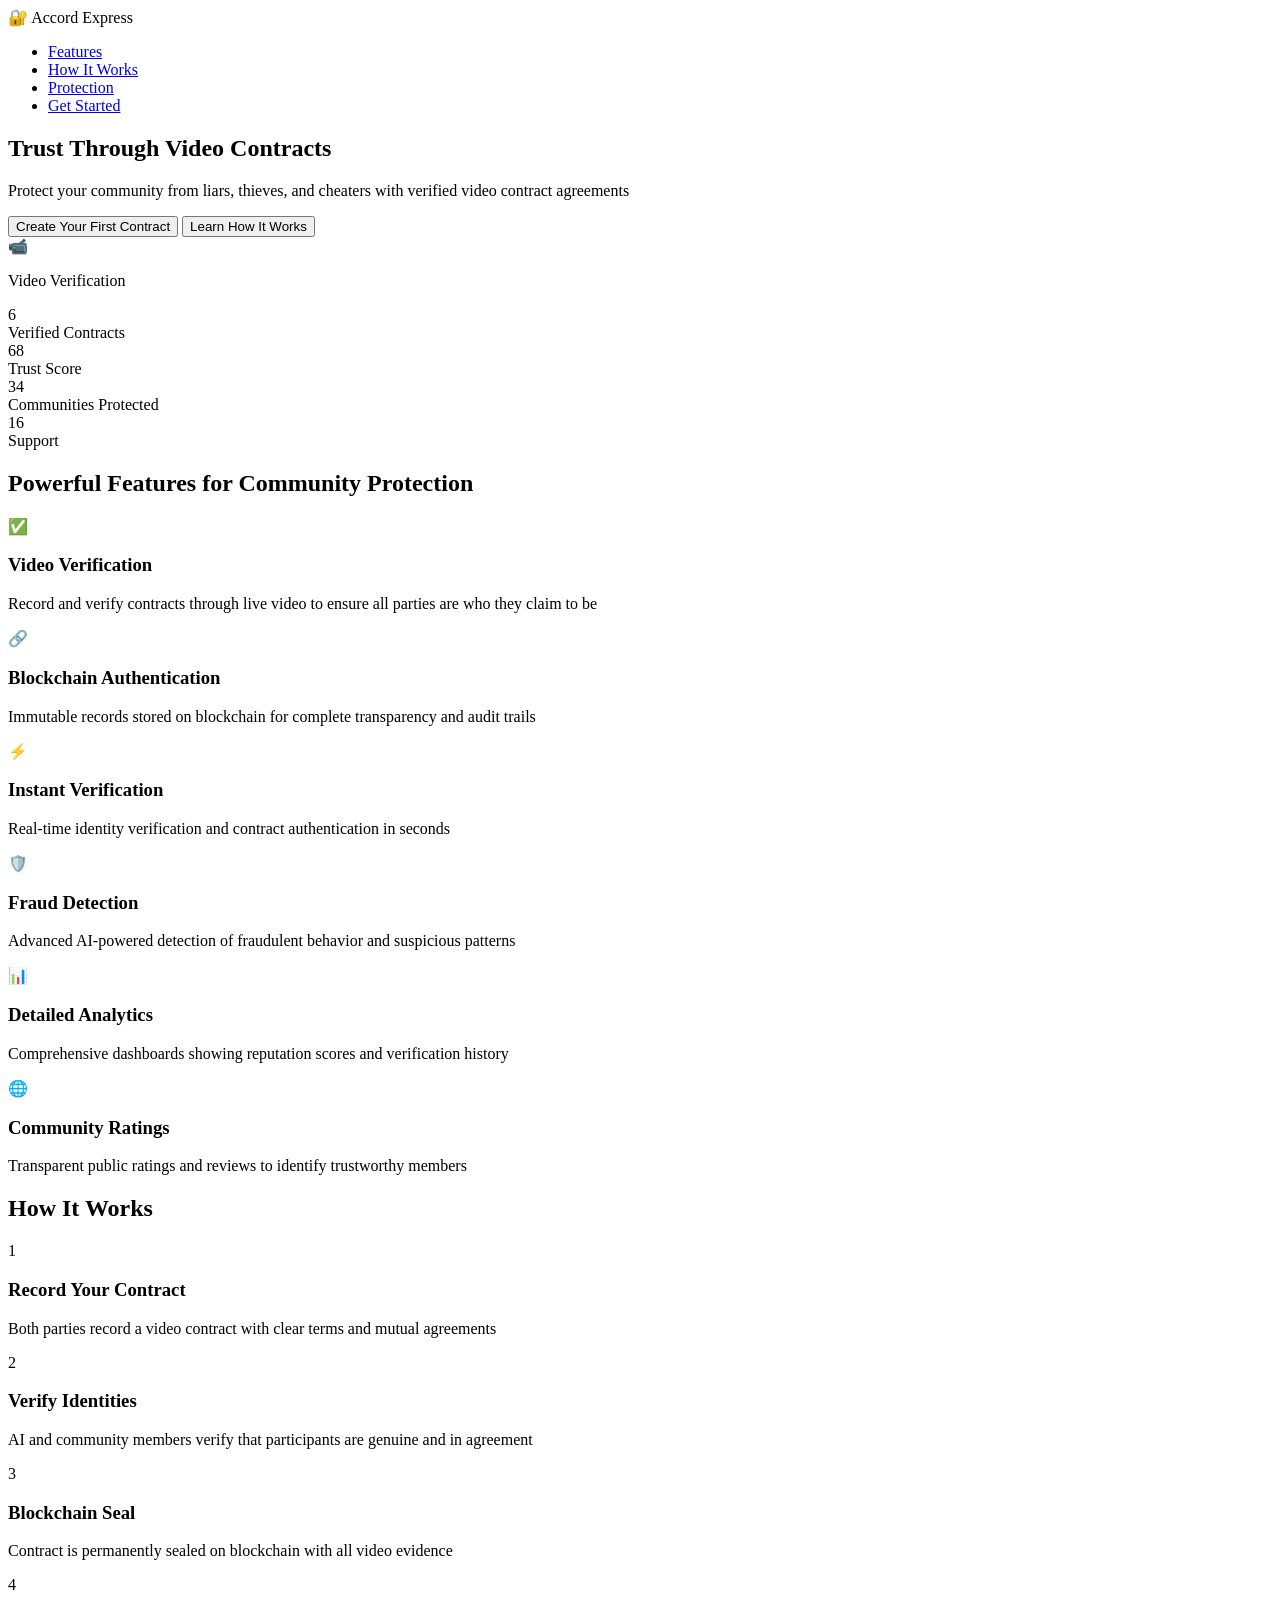
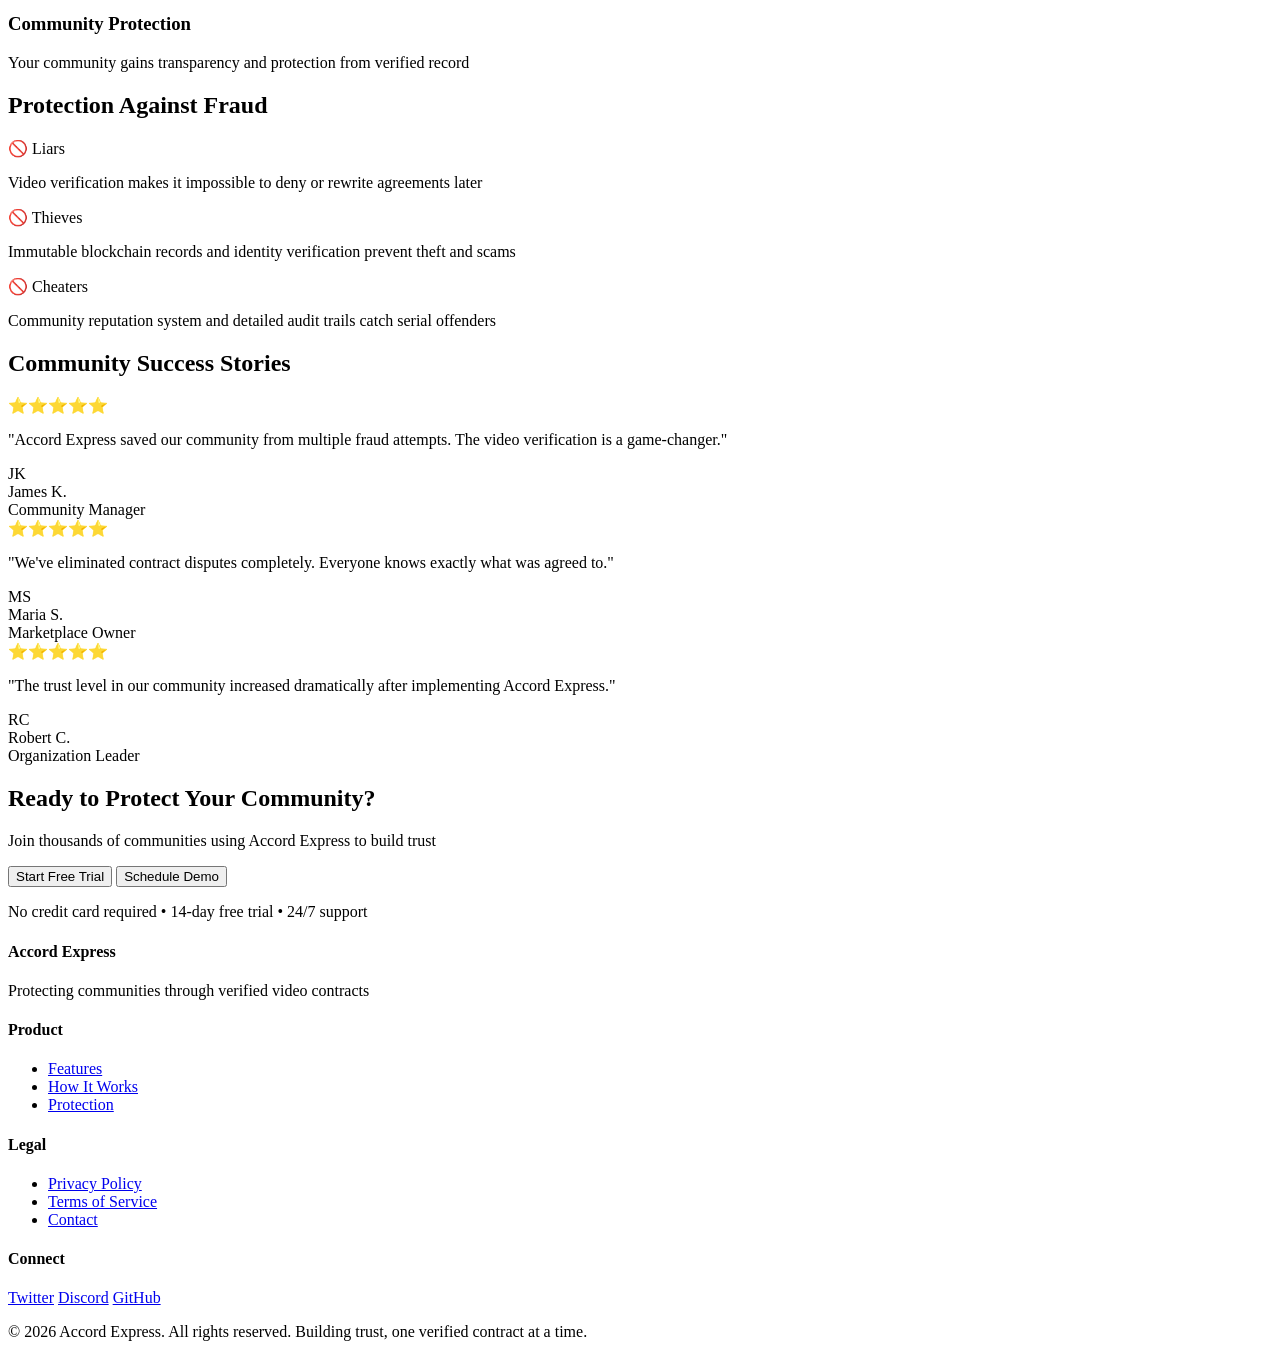
==== index.html @ 18b348cc "Restore index.html - Modern Accord Express website" ====
<!DOCTYPE html>
<html lang="en">
<head>
    <meta charset="UTF-8">
    <meta name="viewport" content="width=device-width, initial-scale=1.0">
    <title>Accord Express - Video Contract Verification</title>
    <link rel="stylesheet" href="styles.css">
    <link rel="preconnect" href="https://fonts.googleapis.com">
    <link rel="preconnect" href="https://fonts.gstatic.com" crossorigin>
    <link href="https://fonts.googleapis.com/css2?family=Inter:wght@400;500;600;700;800&family=Playfair+Display:wght@700&display=swap" rel="stylesheet">
</head>
<body>
    <!-- Navigation -->
    <nav class="navbar">
        <div class="container">
            <div class="nav-content">
                <div class="logo">
                    <span class="logo-icon">🔐</span>
                    <span class="logo-text">Accord Express</span>
                </div>
                <ul class="nav-links">
                    <li><a href="#features">Features</a></li>
                    <li><a href="#how-it-works">How It Works</a></li>
                    <li><a href="#protection">Protection</a></li>
                    <li><a href="#cta" class="cta-link">Get Started</a></li>
                </ul>
            </div>
        </div>
    </nav>

    <!-- Hero Section -->
    <section class="hero">
        <div class="container">
            <div class="hero-content">
                <h1 class="hero-title">Trust Through Video Contracts</h1>
                <p class="hero-subtitle">Protect your community from liars, thieves, and cheaters with verified video contract agreements</p>
                <div class="hero-buttons">
                    <button class="btn btn-primary" onclick="scrollToSection('cta')">Create Your First Contract</button>
                    <button class="btn btn-secondary" onclick="scrollToSection('how-it-works')">Learn How It Works</button>
                </div>
            </div>
            <div class="hero-visual">
                <div class="video-preview">
                    <div class="camera-icon">📹</div>
                    <p>Video Verification</p>
                </div>
            </div>
        </div>
    </section>

    <!-- Trust Stats -->
    <section class="trust-stats">
        <div class="container">
            <div class="stat">
                <div class="stat-number">10K+</div>
                <div class="stat-label">Verified Contracts</div>
            </div>
            <div class="stat">
                <div class="stat-number">99.8%</div>
                <div class="stat-label">Trust Score</div>
            </div>
            <div class="stat">
                <div class="stat-number">50+</div>
                <div class="stat-label">Communities Protected</div>
            </div>
            <div class="stat">
                <div class="stat-number">24/7</div>
                <div class="stat-label">Support</div>
            </div>
        </div>
    </section>

    <!-- Features Section -->
    <section id="features" class="features">
        <div class="container">
            <h2 class="section-title">Powerful Features for Community Protection</h2>
            <div class="features-grid">
                <div class="feature-card">
                    <div class="feature-icon">✅</div>
                    <h3>Video Verification</h3>
                    <p>Record and verify contracts through live video to ensure all parties are who they claim to be</p>
                </div>
                <div class="feature-card">
                    <div class="feature-icon">🔗</div>
                    <h3>Blockchain Authentication</h3>
                    <p>Immutable records stored on blockchain for complete transparency and audit trails</p>
                </div>
                <div class="feature-card">
                    <div class="feature-icon">⚡</div>
                    <h3>Instant Verification</h3>
                    <p>Real-time identity verification and contract authentication in seconds</p>
                </div>
                <div class="feature-card">
                    <div class="feature-icon">🛡️</div>
                    <h3>Fraud Detection</h3>
                    <p>Advanced AI-powered detection of fraudulent behavior and suspicious patterns</p>
                </div>
                <div class="feature-card">
                    <div class="feature-icon">📊</div>
                    <h3>Detailed Analytics</h3>
                    <p>Comprehensive dashboards showing reputation scores and verification history</p>
                </div>
                <div class="feature-card">
                    <div class="feature-icon">🌐</div>
                    <h3>Community Ratings</h3>
                    <p>Transparent public ratings and reviews to identify trustworthy members</p>
                </div>
            </div>
        </div>
    </section>

    <!-- How It Works -->
    <section id="how-it-works" class="how-it-works">
        <div class="container">
            <h2 class="section-title">How It Works</h2>
            <div class="steps">
                <div class="step">
                    <div class="step-number">1</div>
                    <h3>Record Your Contract</h3>
                    <p>Both parties record a video contract with clear terms and mutual agreements</p>
                </div>
                <div class="step">
                    <div class="step-number">2</div>
                    <h3>Verify Identities</h3>
                    <p>AI and community members verify that participants are genuine and in agreement</p>
                </div>
                <div class="step">
                    <div class="step-number">3</div>
                    <h3>Blockchain Seal</h3>
                    <p>Contract is permanently sealed on blockchain with all video evidence</p>
                </div>
                <div class="step">
                    <div class="step-number">4</div>
                    <h3>Community Protection</h3>
                    <p>Your community gains transparency and protection from verified record</p>
                </div>
            </div>
        </div>
    </section>

    <!-- Protection Benefits -->
    <section id="protection" class="protection">
        <div class="container">
            <h2 class="section-title">Protection Against Fraud</h2>
            <div class="protection-grid">
                <div class="protection-item">
                    <div class="protection-header">🚫 Liars</div>
                    <p>Video verification makes it impossible to deny or rewrite agreements later</p>
                </div>
                <div class="protection-item">
                    <div class="protection-header">🚫 Thieves</div>
                    <p>Immutable blockchain records and identity verification prevent theft and scams</p>
                </div>
                <div class="protection-item">
                    <div class="protection-header">🚫 Cheaters</div>
                    <p>Community reputation system and detailed audit trails catch serial offenders</p>
                </div>
            </div>
        </div>
    </section>

    <!-- Testimonials -->
    <section class="testimonials">
        <div class="container">
            <h2 class="section-title">Community Success Stories</h2>
            <div class="testimonials-grid">
                <div class="testimonial-card">
                    <div class="stars">⭐⭐⭐⭐⭐</div>
                    <p>"Accord Express saved our community from multiple fraud attempts. The video verification is a game-changer."</p>
                    <div class="testimonial-author">
                        <div class="avatar">JK</div>
                        <div>
                            <div class="author-name">James K.</div>
                            <div class="author-title">Community Manager</div>
                        </div>
                    </div>
                </div>
                <div class="testimonial-card">
                    <div class="stars">⭐⭐⭐⭐⭐</div>
                    <p>"We've eliminated contract disputes completely. Everyone knows exactly what was agreed to."</p>
                    <div class="testimonial-author">
                        <div class="avatar">MS</div>
                        <div>
                            <div class="author-name">Maria S.</div>
                            <div class="author-title">Marketplace Owner</div>
                        </div>
                    </div>
                </div>
                <div class="testimonial-card">
                    <div class="stars">⭐⭐⭐⭐⭐</div>
                    <p>"The trust level in our community increased dramatically after implementing Accord Express."</p>
                    <div class="testimonial-author">
                        <div class="avatar">RC</div>
                        <div>
                            <div class="author-name">Robert C.</div>
                            <div class="author-title">Organization Leader</div>
                        </div>
                    </div>
                </div>
            </div>
        </div>
    </section>

    <!-- CTA Section -->
    <section id="cta" class="cta-section">
        <div class="container">
            <h2>Ready to Protect Your Community?</h2>
            <p>Join thousands of communities using Accord Express to build trust</p>
            <div class="cta-buttons">
                <button class="btn btn-primary btn-large">Start Free Trial</button>
                <button class="btn btn-secondary btn-large">Schedule Demo</button>
            </div>
            <p class="cta-subtext">No credit card required • 14-day free trial • 24/7 support</p>
        </div>
    </section>

    <!-- Footer -->
    <footer class="footer">
        <div class="container">
            <div class="footer-content">
                <div class="footer-section">
                    <h4>Accord Express</h4>
                    <p>Protecting communities through verified video contracts</p>
                </div>
                <div class="footer-section">
                    <h4>Product</h4>
                    <ul>
                        <li><a href="#features">Features</a></li>
                        <li><a href="#how-it-works">How It Works</a></li>
                        <li><a href="#protection">Protection</a></li>
                    </ul>
                </div>
                <div class="footer-section">
                    <h4>Legal</h4>
                    <ul>
                        <li><a href="#">Privacy Policy</a></li>
                        <li><a href="#">Terms of Service</a></li>
                        <li><a href="#">Contact</a></li>
                    </ul>
                </div>
                <div class="footer-section">
                    <h4>Connect</h4>
                    <div class="social-links">
                        <a href="#" class="social-link">Twitter</a>
                        <a href="#" class="social-link">Discord</a>
                        <a href="#" class="social-link">GitHub</a>
                    </div>
                </div>
            </div>
            <div class="footer-bottom">
                <p>&copy; 2026 Accord Express. All rights reserved. Building trust, one verified contract at a time.</p>
            </div>
        </div>
    </footer>

    <script src="script.js"></script>
</body>
</html>
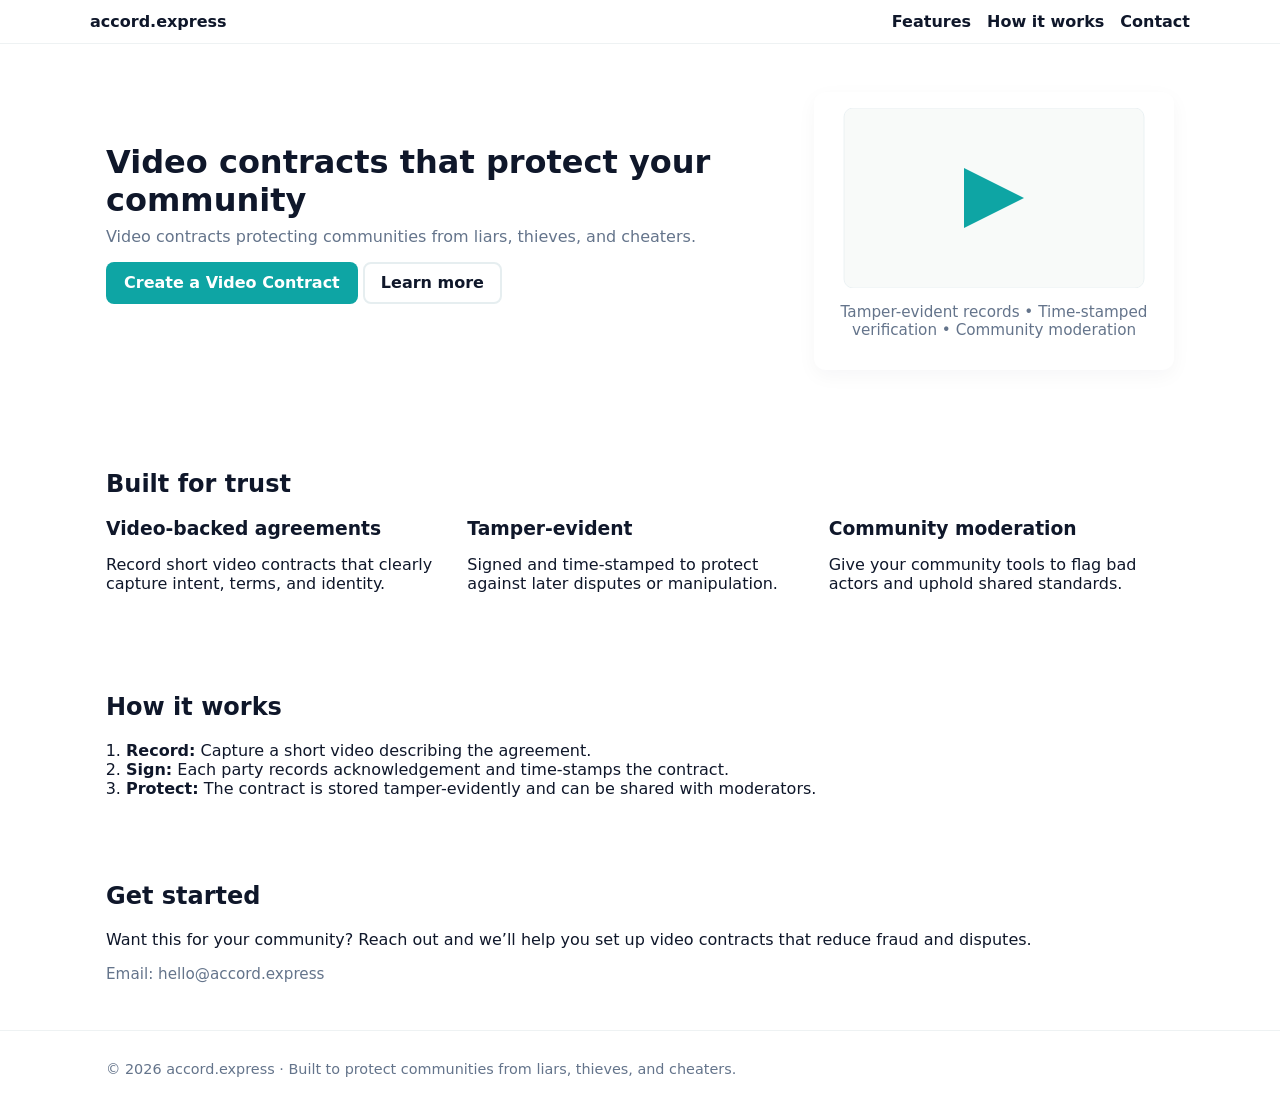
==== commit 1962d448: "feat(website): add initial site" ====
--- a/index.html
+++ b/index.html
@@ -1,258 +1,96 @@
-<!DOCTYPE html>
+<!doctype html>
 <html lang="en">
 <head>
-    <meta charset="UTF-8">
-    <meta name="viewport" content="width=device-width, initial-scale=1.0">
-    <title>Accord Express - Video Contract Verification</title>
-    <link rel="stylesheet" href="styles.css">
-    <link rel="preconnect" href="https://fonts.googleapis.com">
-    <link rel="preconnect" href="https://fonts.gstatic.com" crossorigin>
-    <link href="https://fonts.googleapis.com/css2?family=Inter:wght@400;500;600;700;800&family=Playfair+Display:wght@700&display=swap" rel="stylesheet">
+  <meta charset="utf-8" />
+  <meta name="viewport" content="width=device-width,initial-scale=1" />
+  <title>accord.express — Video Contracts for Trust</title>
+  <meta name="description" content="Video contracts protecting communities from liars, thieves, and cheaters." />
+  <link rel="stylesheet" href="/styles.css" />
 </head>
 <body>
-    <!-- Navigation -->
-    <nav class="navbar">
-        <div class="container">
-            <div class="nav-content">
-                <div class="logo">
-                    <span class="logo-icon">🔐</span>
-                    <span class="logo-text">Accord Express</span>
-                </div>
-                <ul class="nav-links">
-                    <li><a href="#features">Features</a></li>
-                    <li><a href="#how-it-works">How It Works</a></li>
-                    <li><a href="#protection">Protection</a></li>
-                    <li><a href="#cta" class="cta-link">Get Started</a></li>
-                </ul>
+  <header class="site-header">
+    <div class="container header-inner">
+      <a class="brand" href="#">accord.express</a>
+      <button class="nav-toggle" aria-label="Toggle navigation">☰</button>
+      <nav class="site-nav">
+        <a href="#features">Features</a>
+        <a href="#how-it-works">How it works</a>
+        <a href="#contact">Contact</a>
+      </nav>
+    </div>
+  </header>
+
+  <main>
+    <section class="hero">
+      <div class="container">
+        <div class="hero-inner">
+          <div class="hero-copy">
+            <h1>Video contracts that protect your community</h1>
+            <p class="tagline">Video contracts protecting communities from liars, thieves, and cheaters.</p>
+            <p class="actions">
+              <a class="btn primary" href="#how-it-works">Create a Video Contract</a>
+              <a class="btn ghost" href="#features">Learn more</a>
+            </p>
+          </div>
+          <div class="hero-card" aria-hidden="true">
+            <div class="video-placeholder">
+              <svg width="100%" height="100%" viewBox="0 0 400 240" xmlns="http://www.w3.org/2000/svg" role="img">
+                <rect width="100%" height="100%" rx="12" fill="#f8faf9" stroke="#e6eef0" />
+                <polygon points="160,80 160,160 240,120" fill="#0ea5a4" />
+              </svg>
             </div>
+            <p class="muted small">Tamper-evident records • Time-stamped verification • Community moderation</p>
+          </div>
         </div>
-    </nav>
-
-    <!-- Hero Section -->
-    <section class="hero">
-        <div class="container">
-            <div class="hero-content">
-                <h1 class="hero-title">Trust Through Video Contracts</h1>
-                <p class="hero-subtitle">Protect your community from liars, thieves, and cheaters with verified video contract agreements</p>
-                <div class="hero-buttons">
-                    <button class="btn btn-primary" onclick="scrollToSection('cta')">Create Your First Contract</button>
-                    <button class="btn btn-secondary" onclick="scrollToSection('how-it-works')">Learn How It Works</button>
-                </div>
-            </div>
-            <div class="hero-visual">
-                <div class="video-preview">
-                    <div class="camera-icon">📹</div>
-                    <p>Video Verification</p>
-                </div>
-            </div>
-        </div>
+      </div>
     </section>
 
-    <!-- Trust Stats -->
-    <section class="trust-stats">
-        <div class="container">
-            <div class="stat">
-                <div class="stat-number">10K+</div>
-                <div class="stat-label">Verified Contracts</div>
-            </div>
-            <div class="stat">
-                <div class="stat-number">99.8%</div>
-                <div class="stat-label">Trust Score</div>
-            </div>
-            <div class="stat">
-                <div class="stat-number">50+</div>
-                <div class="stat-label">Communities Protected</div>
-            </div>
-            <div class="stat">
-                <div class="stat-number">24/7</div>
-                <div class="stat-label">Support</div>
-            </div>
+    <section id="features" class="features">
+      <div class="container">
+        <h2>Built for trust</h2>
+        <div class="feature-grid">
+          <div class="feature">
+            <h3>Video-backed agreements</h3>
+            <p>Record short video contracts that clearly capture intent, terms, and identity.</p>
+          </div>
+          <div class="feature">
+            <h3>Tamper-evident</h3>
+            <p>Signed and time-stamped to protect against later disputes or manipulation.</p>
+          </div>
+          <div class="feature">
+            <h3>Community moderation</h3>
+            <p>Give your community tools to flag bad actors and uphold shared standards.</p>
+          </div>
         </div>
+      </div>
     </section>
 
-    <!-- Features Section -->
-    <section id="features" class="features">
-        <div class="container">
-            <h2 class="section-title">Powerful Features for Community Protection</h2>
-            <div class="features-grid">
-                <div class="feature-card">
-                    <div class="feature-icon">✅</div>
-                    <h3>Video Verification</h3>
-                    <p>Record and verify contracts through live video to ensure all parties are who they claim to be</p>
-                </div>
-                <div class="feature-card">
-                    <div class="feature-icon">🔗</div>
-                    <h3>Blockchain Authentication</h3>
-                    <p>Immutable records stored on blockchain for complete transparency and audit trails</p>
-                </div>
-                <div class="feature-card">
-                    <div class="feature-icon">⚡</div>
-                    <h3>Instant Verification</h3>
-                    <p>Real-time identity verification and contract authentication in seconds</p>
-                </div>
-                <div class="feature-card">
-                    <div class="feature-icon">🛡️</div>
-                    <h3>Fraud Detection</h3>
-                    <p>Advanced AI-powered detection of fraudulent behavior and suspicious patterns</p>
-                </div>
-                <div class="feature-card">
-                    <div class="feature-icon">📊</div>
-                    <h3>Detailed Analytics</h3>
-                    <p>Comprehensive dashboards showing reputation scores and verification history</p>
-                </div>
-                <div class="feature-card">
-                    <div class="feature-icon">🌐</div>
-                    <h3>Community Ratings</h3>
-                    <p>Transparent public ratings and reviews to identify trustworthy members</p>
-                </div>
-            </div>
-        </div>
+    <section id="how-it-works" class="how-it-works">
+      <div class="container">
+        <h2>How it works</h2>
+        <ol class="steps">
+          <li><strong>Record:</strong> Capture a short video describing the agreement.</li>
+          <li><strong>Sign:</strong> Each party records acknowledgement and time-stamps the contract.</li>
+          <li><strong>Protect:</strong> The contract is stored tamper-evidently and can be shared with moderators.</li>
+        </ol>
+      </div>
     </section>
 
-    <!-- How It Works -->
-    <section id="how-it-works" class="how-it-works">
-        <div class="container">
-            <h2 class="section-title">How It Works</h2>
-            <div class="steps">
-                <div class="step">
-                    <div class="step-number">1</div>
-                    <h3>Record Your Contract</h3>
-                    <p>Both parties record a video contract with clear terms and mutual agreements</p>
-                </div>
-                <div class="step">
-                    <div class="step-number">2</div>
-                    <h3>Verify Identities</h3>
-                    <p>AI and community members verify that participants are genuine and in agreement</p>
-                </div>
-                <div class="step">
-                    <div class="step-number">3</div>
-                    <h3>Blockchain Seal</h3>
-                    <p>Contract is permanently sealed on blockchain with all video evidence</p>
-                </div>
-                <div class="step">
-                    <div class="step-number">4</div>
-                    <h3>Community Protection</h3>
-                    <p>Your community gains transparency and protection from verified record</p>
-                </div>
-            </div>
-        </div>
+    <section id="contact" class="contact">
+      <div class="container">
+        <h2>Get started</h2>
+        <p>Want this for your community? Reach out and we’ll help you set up video contracts that reduce fraud and disputes.</p>
+        <p class="muted small">Email: hello@accord.express</p>
+      </div>
     </section>
+  </main>
 
-    <!-- Protection Benefits -->
-    <section id="protection" class="protection">
-        <div class="container">
-            <h2 class="section-title">Protection Against Fraud</h2>
-            <div class="protection-grid">
-                <div class="protection-item">
-                    <div class="protection-header">🚫 Liars</div>
-                    <p>Video verification makes it impossible to deny or rewrite agreements later</p>
-                </div>
-                <div class="protection-item">
-                    <div class="protection-header">🚫 Thieves</div>
-                    <p>Immutable blockchain records and identity verification prevent theft and scams</p>
-                </div>
-                <div class="protection-item">
-                    <div class="protection-header">🚫 Cheaters</div>
-                    <p>Community reputation system and detailed audit trails catch serial offenders</p>
-                </div>
-            </div>
-        </div>
-    </section>
+  <footer class="site-footer">
+    <div class="container">
+      <p>© 2026 accord.express · Built to protect communities from liars, thieves, and cheaters.</p>
+    </div>
+  </footer>
 
-    <!-- Testimonials -->
-    <section class="testimonials">
-        <div class="container">
-            <h2 class="section-title">Community Success Stories</h2>
-            <div class="testimonials-grid">
-                <div class="testimonial-card">
-                    <div class="stars">⭐⭐⭐⭐⭐</div>
-                    <p>"Accord Express saved our community from multiple fraud attempts. The video verification is a game-changer."</p>
-                    <div class="testimonial-author">
-                        <div class="avatar">JK</div>
-                        <div>
-                            <div class="author-name">James K.</div>
-                            <div class="author-title">Community Manager</div>
-                        </div>
-                    </div>
-                </div>
-                <div class="testimonial-card">
-                    <div class="stars">⭐⭐⭐⭐⭐</div>
-                    <p>"We've eliminated contract disputes completely. Everyone knows exactly what was agreed to."</p>
-                    <div class="testimonial-author">
-                        <div class="avatar">MS</div>
-                        <div>
-                            <div class="author-name">Maria S.</div>
-                            <div class="author-title">Marketplace Owner</div>
-                        </div>
-                    </div>
-                </div>
-                <div class="testimonial-card">
-                    <div class="stars">⭐⭐⭐⭐⭐</div>
-                    <p>"The trust level in our community increased dramatically after implementing Accord Express."</p>
-                    <div class="testimonial-author">
-                        <div class="avatar">RC</div>
-                        <div>
-                            <div class="author-name">Robert C.</div>
-                            <div class="author-title">Organization Leader</div>
-                        </div>
-                    </div>
-                </div>
-            </div>
-        </div>
-    </section>
-
-    <!-- CTA Section -->
-    <section id="cta" class="cta-section">
-        <div class="container">
-            <h2>Ready to Protect Your Community?</h2>
-            <p>Join thousands of communities using Accord Express to build trust</p>
-            <div class="cta-buttons">
-                <button class="btn btn-primary btn-large">Start Free Trial</button>
-                <button class="btn btn-secondary btn-large">Schedule Demo</button>
-            </div>
-            <p class="cta-subtext">No credit card required • 14-day free trial • 24/7 support</p>
-        </div>
-    </section>
-
-    <!-- Footer -->
-    <footer class="footer">
-        <div class="container">
-            <div class="footer-content">
-                <div class="footer-section">
-                    <h4>Accord Express</h4>
-                    <p>Protecting communities through verified video contracts</p>
-                </div>
-                <div class="footer-section">
-                    <h4>Product</h4>
-                    <ul>
-                        <li><a href="#features">Features</a></li>
-                        <li><a href="#how-it-works">How It Works</a></li>
-                        <li><a href="#protection">Protection</a></li>
-                    </ul>
-                </div>
-                <div class="footer-section">
-                    <h4>Legal</h4>
-                    <ul>
-                        <li><a href="#">Privacy Policy</a></li>
-                        <li><a href="#">Terms of Service</a></li>
-                        <li><a href="#">Contact</a></li>
-                    </ul>
-                </div>
-                <div class="footer-section">
-                    <h4>Connect</h4>
-                    <div class="social-links">
-                        <a href="#" class="social-link">Twitter</a>
-                        <a href="#" class="social-link">Discord</a>
-                        <a href="#" class="social-link">GitHub</a>
-                    </div>
-                </div>
-            </div>
-            <div class="footer-bottom">
-                <p>&copy; 2026 Accord Express. All rights reserved. Building trust, one verified contract at a time.</p>
-            </div>
-        </div>
-    </footer>
-
-    <script src="script.js"></script>
+  <script src="/script.js"></script>
 </body>
-</html>+</html>
--- a/styles.css
+++ b/styles.css
@@ -0,0 +1,51 @@
+/* styles.css — simple modern styles */
+:root{
+  --bg: #ffffff;
+  --text: #0f172a;
+  --muted:#64748b;
+  --primary: #0ea5a4; /* teal */
+  --container: 1100px;
+  --radius: 12px;
+}
+*{box-sizing:border-box}
+html,body{height:100%}
+body{
+  margin:0;
+  font-family:Inter, ui-sans-serif, system-ui, -apple-system, "Segoe UI", Roboto, "Helvetica Neue", Arial;
+  background:var(--bg);
+  color:var(--text);
+  -webkit-font-smoothing:antialiased;
+  -moz-osx-font-smoothing:grayscale;
+}
+.container{max-width:var(--container);margin:0 auto;padding:0 1rem}
+.site-header{border-bottom:1px solid #eef2f3;background:linear-gradient(180deg,rgba(255,255,255,0.8),transparent)}
+.header-inner{display:flex;align-items:center;justify-content:space-between;padding:0.75rem 0}
+.brand{font-weight:700;color:var(--text);text-decoration:none}
+.site-nav{display:flex;gap:1rem}
+.site-nav a{color:var(--text);text-decoration:none;font-weight:600}
+.nav-toggle{display:none;background:none;border:0;font-size:1.25rem}
+.hero{padding:3rem 0}
+.hero-inner{display:grid;grid-template-columns:1fr 360px;gap:2rem;align-items:center}
+.hero-copy h1{font-size:2rem;margin:0 0 .5rem}
+.tagline{color:var(--muted);margin:0 0 1rem}
+.btn{display:inline-block;padding:.6rem 1rem;border-radius:8px;text-decoration:none;font-weight:700;border:2px solid transparent}
+.btn.primary{background:var(--primary);color:white}
+.btn.ghost{background:transparent;color:var(--text);border-color:#e6eef0}
+.hero-card{background:#fff;border-radius:var(--radius);padding:1rem;box-shadow:0 6px 20px rgba(16,24,40,0.04);text-align:center}
+.video-placeholder{height:180px;border-radius:8px;overflow:hidden}
+.features{padding:2rem 0}
+.feature-grid{display:grid;grid-template-columns:repeat(3,1fr);gap:1rem;margin-top:1rem}
+.feature h3{margin:0 0 .5rem}
+.how-it-works{padding:2rem 0}
+.steps{margin:0;padding-left:1.25rem}
+.contact{padding:2rem 0}
+.site-footer{border-top:1px solid #eef2f3;padding:1rem 0;color:var(--muted);font-size:.9rem}
+.muted{color:var(--muted)}
+.small{font-size:.95rem}
+@media (max-width:900px){
+  .hero-inner{grid-template-columns:1fr;}
+  .feature-grid{grid-template-columns:1fr;}
+  .nav-toggle{display:block}
+  .site-nav{display:none;position:absolute;right:1rem;top:64px;background:var(--bg);padding:0.5rem;border-radius:8px;box-shadow:0 6px 20px rgba(16,24,40,0.06)}
+  .site-nav.show{display:flex;flex-direction:column}
+}
